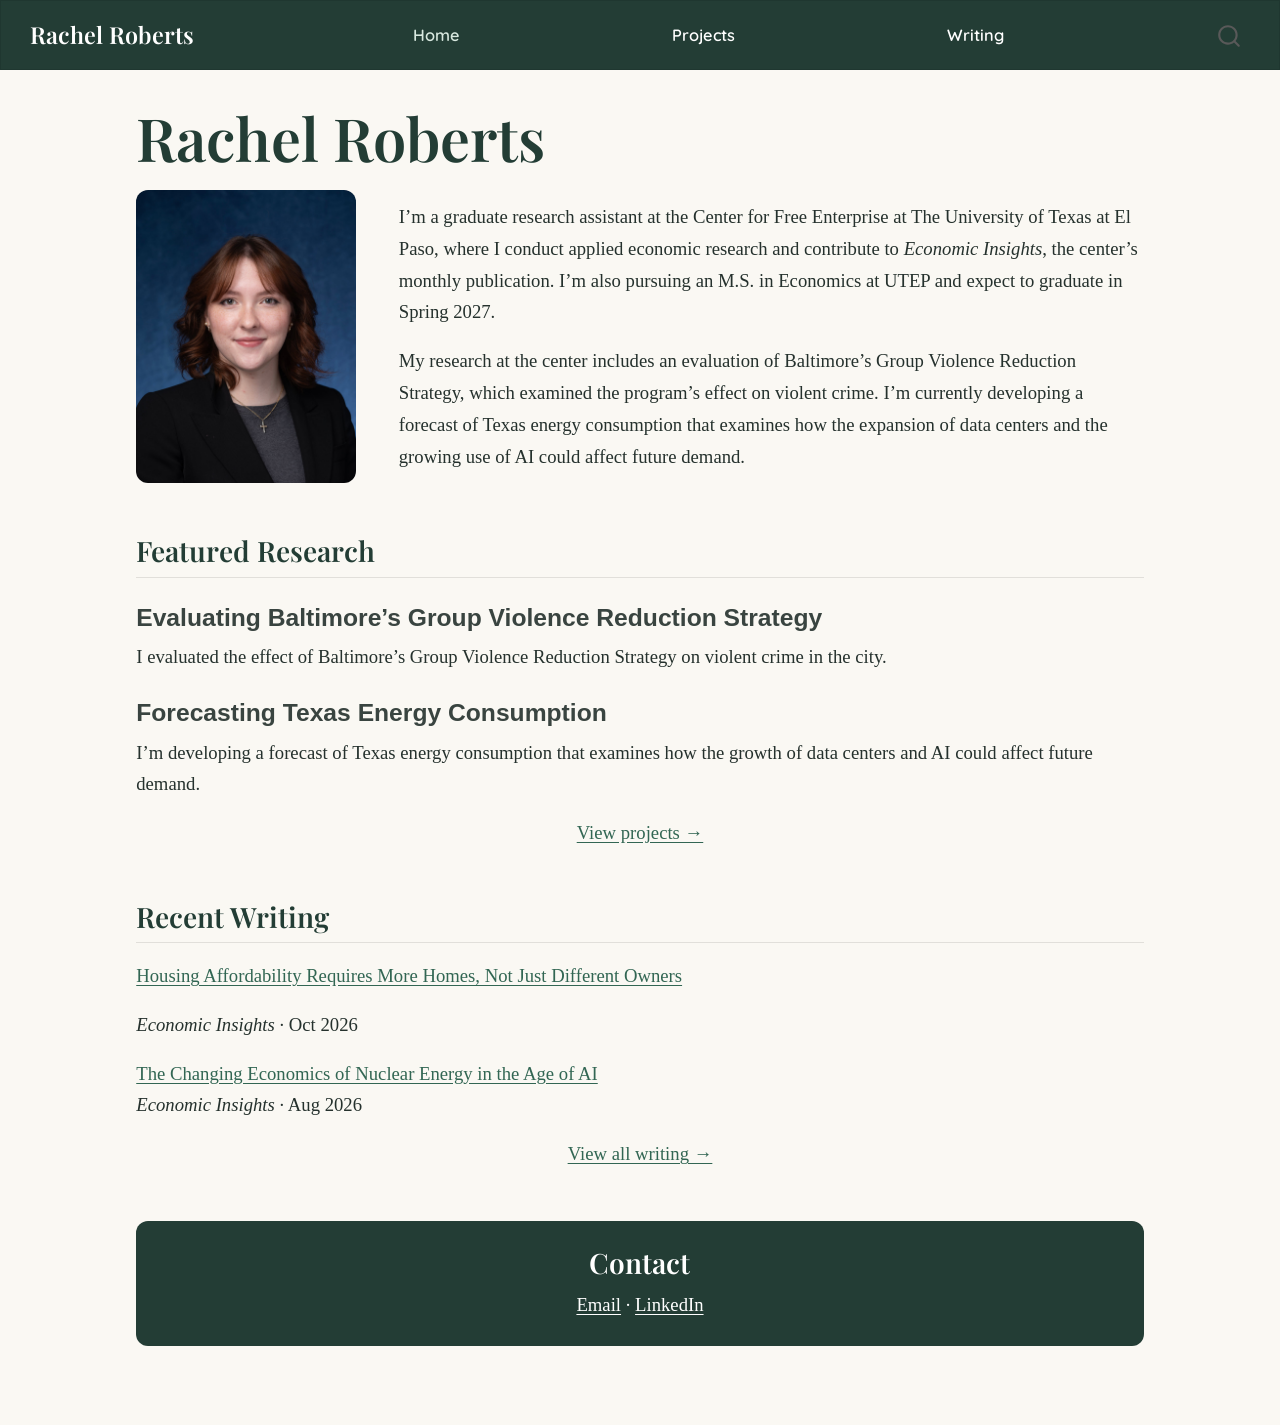
==== index.html @ 99345705 "Built site for gh-pages" ====
<!DOCTYPE html>
<html xmlns="http://www.w3.org/1999/xhtml" lang="en" xml:lang="en"><head>

<meta charset="utf-8">
<meta name="generator" content="quarto-1.10.18">

<meta name="viewport" content="width=device-width, initial-scale=1.0, user-scalable=yes">


<title>Rachel Roberts</title>
<style>
/* Default styles provided by pandoc.
** See https://pandoc.org/MANUAL.html#variables-for-html for config info.
*/
span.smallcaps{font-variant: small-caps;}
div.columns{display: flex; gap: 1.5em;}
div.column{flex: auto;}
@media screen {
div.columns{gap: min(4vw, 1.5em);}
div.column{overflow-x: auto;}
}
div.hanging-indent{margin-left: 1.5em; text-indent: -1.5em;}
ul.task-list{list-style: none;}
ul.task-list li input[type="checkbox"] {
  width: 0.8em;
  margin: 0 0.8em 0.2em -1em; /* quarto-specific, see https://github.com/quarto-dev/quarto-cli/issues/4556 */ 
  vertical-align: middle;
}
</style>


<script src="site_libs/quarto-nav/quarto-nav.js"></script>
<script src="site_libs/quarto-nav/headroom.min.js"></script>
<script src="site_libs/clipboard/clipboard.min.js"></script>
<script src="site_libs/quarto-search/autocomplete.umd.js"></script>
<script src="site_libs/quarto-search/fuse.min.js"></script>
<script src="site_libs/quarto-search/quarto-search.js"></script>
<meta name="quarto:offset" content="./">
<script src="site_libs/quarto-html/quarto.js" type="module"></script>
<script src="site_libs/quarto-html/tabsets/tabsets.js" type="module"></script>
<script src="site_libs/quarto-html/popper.min.js"></script>
<script src="site_libs/quarto-html/tippy.umd.min.js"></script>
<link href="site_libs/quarto-html/tippy.css" rel="stylesheet">
<link href="site_libs/quarto-html/quarto-syntax-highlighting-64a204ab8560d761af7679ceaba22944.css" rel="stylesheet" id="quarto-text-highlighting-styles">
<script src="site_libs/bootstrap/bootstrap.min.js"></script>
<link href="site_libs/bootstrap/bootstrap-icons.css" rel="stylesheet">
<link href="site_libs/bootstrap/bootstrap-e5f91ad3aecf1eb9d35c53ff38ad6c57.min.css" rel="stylesheet" append-hash="true" id="quarto-bootstrap" data-mode="light">
<script id="quarto-search-options" type="application/json">{
  "location": "navbar",
  "copy-button": false,
  "collapse-after": 3,
  "panel-placement": "end",
  "type": "overlay",
  "limit": 50,
  "keyboard-shortcut": [
    "f",
    "/",
    "s"
  ],
  "show-item-context": false,
  "language": {
    "search-no-results-text": "No results",
    "search-matching-documents-text": "matching documents",
    "search-copy-link-title": "Copy link to search",
    "search-hide-matches-text": "Hide additional matches",
    "search-more-match-text": "more match in this document",
    "search-more-matches-text": "more matches in this document",
    "search-clear-button-title": "Clear",
    "search-text-placeholder": "",
    "search-detached-cancel-button-title": "Cancel",
    "search-submit-button-title": "Submit",
    "search-label": "Search"
  }
}</script>


<link rel="stylesheet" href="styles.css">
</head>

<body class="nav-fixed quarto-light">

<div id="quarto-search-results"></div>
  <header id="quarto-header" class="headroom fixed-top">
    <nav class="navbar navbar-expand-lg " data-bs-theme="dark">
      <div class="navbar-container container-fluid">
      <div class="navbar-brand-container mx-auto">
    <a class="navbar-brand" href="./index.html">
    <span class="navbar-title">Rachel Roberts</span>
    </a>
  </div>
            <div id="quarto-search" class="" title="Search"></div>
          <button class="navbar-toggler" type="button" data-bs-toggle="collapse" data-bs-target="#navbarCollapse" aria-controls="navbarCollapse" role="menu" aria-expanded="false" aria-label="Toggle navigation" onclick="if (window.quartoToggleHeadroom) { window.quartoToggleHeadroom(); }">
  <span class="navbar-toggler-icon"></span>
</button>
          <div class="collapse navbar-collapse" id="navbarCollapse">
            <ul class="navbar-nav navbar-nav-scroll me-auto">
  <li class="nav-item">
    <a class="nav-link active" href="./index.html" aria-current="page"> 
<span class="menu-text">Home</span></a>
  </li>  
  <li class="nav-item">
    <a class="nav-link" href="./Projects.html"> 
<span class="menu-text">Projects</span></a>
  </li>  
  <li class="nav-item">
    <a class="nav-link" href="./Writing.html"> 
<span class="menu-text">Writing</span></a>
  </li>  
</ul>
          </div> <!-- /navcollapse -->
            <div class="quarto-navbar-tools">
</div>
      </div> <!-- /container-fluid -->
    </nav>
</header>
<!-- content -->
<div id="quarto-content" class="quarto-container page-columns page-rows-contents page-layout-full page-navbar">
<!-- sidebar -->
<!-- margin-sidebar -->
    
<!-- main -->
<main class="content column-page" id="quarto-document-content"><header id="title-block-header" class="quarto-title-block"><h1 class="title display-7">Rachel Roberts</h1></header>




<div class="home-intro">
<section id="rachel-roberts" class="level1 home-profile">

<p><img src="images/RachelRobertsHeadshot.jpg" class="img-fluid" alt="Professional headshot of Rachel Roberts" width="220"></p>
</section>
<div class="home-bio">
<p>I’m a graduate research assistant at the Center for Free Enterprise at The University of Texas at El Paso, where I conduct applied economic research and contribute to <em>Economic Insights</em>, the center’s monthly publication. I’m also pursuing an M.S. in Economics at UTEP and expect to graduate in Spring 2027.</p>
<p>My research at the center includes an evaluation of Baltimore’s Group Violence Reduction Strategy, which examined the program’s effect on violent crime. I’m currently developing a forecast of Texas energy consumption that examines how the expansion of data centers and the growing use of AI could affect future demand.</p>
</div>
</div>
<section id="featured-research" class="level2 featured-research">
<h2 data-anchor-id="featured-research">Featured Research</h2>
<section id="evaluating-baltimores-group-violence-reduction-strategy" class="level3">
<h3 data-anchor-id="evaluating-baltimores-group-violence-reduction-strategy">Evaluating Baltimore’s Group Violence Reduction Strategy</h3>
<p>I evaluated the effect of Baltimore’s Group Violence Reduction Strategy on violent crime in the city.</p>
</section>
<section id="forecasting-texas-energy-consumption" class="level3">
<h3 data-anchor-id="forecasting-texas-energy-consumption">Forecasting Texas Energy Consumption</h3>
<p>I’m developing a forecast of Texas energy consumption that examines how the growth of data centers and AI could affect future demand.</p>
<div style="text-align: center;">
<p><a href="./Projects.html">View projects →</a></p>
</div>
</section>
</section>
<section id="recent-writing" class="level2 recent-writing">
<h2 data-anchor-id="recent-writing">Recent Writing</h2>
<p><a href="https://c4fe.substack.com/p/housing-affordability-requires-more">Housing Affordability Requires More Homes, Not Just Different Owners</a></p>
<p><em>Economic Insights</em> · Oct 2026</p>
<p><a href="https://c4fe.substack.com/p/the-changing-economics-of-nuclear">The Changing Economics of Nuclear Energy in the Age of AI</a><br>
<em>Economic Insights</em> · Aug 2026</p>
<div style="text-align: center;">
<p><a href="./Writing.html">View all writing →</a></p>
</div>
</section>
<section id="contact" class="level2 contact-banner">
<h2 data-anchor-id="contact">Contact</h2>
<p><a href="mailto:rachelmroberts23@gmail.com">Email</a> · <a href="https://www.linkedin.com/in/rachel-roberts-86b67a217">LinkedIn</a></p>
</section>



</main> <!-- /main -->
<script id="quarto-html-after-body" type="application/javascript">
  window.document.addEventListener("DOMContentLoaded", function (event) {
    const isCodeAnnotation = (el) => {
      for (const clz of el.classList) {
        if (clz.startsWith('code-annotation-')) {                     
          return true;
        }
      }
      return false;
    }
    const onCopySuccess = function(e) {
      // button target
      const button = e.trigger;
      // don't keep focus
      button.blur();
      // flash "checked"
      button.classList.add('code-copy-button-checked');
      var currentTitle = button.getAttribute("title");
      button.setAttribute("title", "Copied!");
      let tooltip;
      if (window.bootstrap) {
        button.setAttribute("data-bs-toggle", "tooltip");
        button.setAttribute("data-bs-placement", "left");
        button.setAttribute("data-bs-title", "Copied!");
        tooltip = new bootstrap.Tooltip(button, 
          { trigger: "manual", 
            customClass: "code-copy-button-tooltip",
            offset: [0, -8]});
        tooltip.show();    
      }
      setTimeout(function() {
        if (tooltip) {
          tooltip.hide();
          button.removeAttribute("data-bs-title");
          button.removeAttribute("data-bs-toggle");
          button.removeAttribute("data-bs-placement");
        }
        button.setAttribute("title", currentTitle);
        button.classList.remove('code-copy-button-checked');
      }, 1000);
      // clear code selection
      e.clearSelection();
    }
    const getTextToCopy = function(trigger) {
      const outerScaffold = trigger.parentElement.cloneNode(true);
      const codeEl = outerScaffold.querySelector('code');
      for (const childEl of codeEl.children) {
        if (isCodeAnnotation(childEl)) {
          childEl.remove();
        }
      }
      return codeEl.innerText;
    }
    const clipboard = new window.ClipboardJS('.code-copy-button:not([data-in-quarto-modal])', {
      text: getTextToCopy
    });
    clipboard.on('success', onCopySuccess);
    if (window.document.getElementById('quarto-embedded-source-code-modal')) {
      const clipboardModal = new window.ClipboardJS('.code-copy-button[data-in-quarto-modal]', {
        text: getTextToCopy,
        container: window.document.getElementById('quarto-embedded-source-code-modal')
      });
      clipboardModal.on('success', onCopySuccess);
    }
      var localhostRegex = new RegExp(/^(?:http|https):\/\/localhost\:?[0-9]*\//);
      var mailtoRegex = new RegExp(/^mailto:/);
        var filterRegex = new RegExp('/' + window.location.host + '/');
      var isInternal = (href) => {
          return filterRegex.test(href) || localhostRegex.test(href) || mailtoRegex.test(href);
      }
      // Inspect non-navigation links and adorn them if external
     var links = window.document.querySelectorAll('a[href]:not(.nav-link):not(.navbar-brand):not(.toc-action):not(.sidebar-link):not(.sidebar-item-toggle):not(.pagination-link):not(.no-external):not([aria-hidden]):not(.dropdown-item):not(.quarto-navigation-tool):not(.about-link)');
      for (var i=0; i<links.length; i++) {
        const link = links[i];
        if (!isInternal(link.href)) {
          // undo the damage that might have been done by quarto-nav.js in the case of
          // links that we want to consider external
          if (link.dataset.originalHref !== undefined) {
            link.href = link.dataset.originalHref;
          }
        }
      }
    function tippyHover(el, contentFn, onTriggerFn, onUntriggerFn) {
      const config = {
        allowHTML: true,
        maxWidth: 500,
        delay: 100,
        arrow: false,
        appendTo: function(el) {
            return el.parentElement;
        },
        interactive: true,
        interactiveBorder: 10,
        theme: 'quarto',
        placement: 'bottom-start',
      };
      if (contentFn) {
        config.content = contentFn;
      }
      if (onTriggerFn) {
        config.onTrigger = onTriggerFn;
      }
      if (onUntriggerFn) {
        config.onUntrigger = onUntriggerFn;
      }
      window.tippy(el, config); 
    }
    const noterefs = window.document.querySelectorAll('a[role="doc-noteref"]');
    for (var i=0; i<noterefs.length; i++) {
      const ref = noterefs[i];
      tippyHover(ref, function() {
        // use id or data attribute instead here
        let href = ref.getAttribute('data-footnote-href') || ref.getAttribute('href');
        try { href = new URL(href).hash; } catch {}
        const id = href.replace(/^#\/?/, "");
        const note = window.document.getElementById(id);
        if (note) {
          return note.innerHTML;
        } else {
          return "";
        }
      });
    }
    const xrefs = window.document.querySelectorAll('a.quarto-xref');
    const processXRef = (id, note) => {
      // Strip column container classes
      const stripColumnClz = (el) => {
        el.classList.remove("page-full", "page-columns");
        if (el.children) {
          for (const child of el.children) {
            stripColumnClz(child);
          }
        }
      }
      stripColumnClz(note)
      if (id === null || id.startsWith('sec-')) {
        // Special case sections, only their first couple elements
        const container = document.createElement("div");
        if (note.children && note.children.length > 2) {
          container.appendChild(note.children[0].cloneNode(true));
          for (let i = 1; i < note.children.length; i++) {
            const child = note.children[i];
            if (child.tagName === "P" && child.innerText === "") {
              continue;
            } else {
              container.appendChild(child.cloneNode(true));
              break;
            }
          }
          if (window.Quarto?.typesetMath) {
            window.Quarto.typesetMath(container);
          }
          return container.innerHTML
        } else {
          if (window.Quarto?.typesetMath) {
            window.Quarto.typesetMath(note);
          }
          return note.innerHTML;
        }
      } else {
        // Remove any anchor links if they are present
        const anchorLink = note.querySelector('a.anchorjs-link');
        if (anchorLink) {
          anchorLink.remove();
        }
        if (window.Quarto?.typesetMath) {
          window.Quarto.typesetMath(note);
        }
        if (note.classList.contains("callout")) {
          return note.outerHTML;
        } else {
          return note.innerHTML;
        }
      }
    }
    for (var i=0; i<xrefs.length; i++) {
      const xref = xrefs[i];
      tippyHover(xref, undefined, function(instance) {
        instance.disable();
        let url = xref.getAttribute('href');
        let hash = undefined; 
        if (url.startsWith('#')) {
          hash = url;
        } else {
          try { hash = new URL(url).hash; } catch {}
        }
        if (hash) {
          const id = hash.replace(/^#\/?/, "");
          const note = window.document.getElementById(id);
          if (note !== null) {
            try {
              const html = processXRef(id, note.cloneNode(true));
              instance.setContent(html);
            } finally {
              instance.enable();
              instance.show();
            }
          } else {
            // See if we can fetch this
            fetch(url.split('#')[0])
            .then(res => res.text())
            .then(html => {
              const parser = new DOMParser();
              const htmlDoc = parser.parseFromString(html, "text/html");
              const note = htmlDoc.getElementById(id);
              if (note !== null) {
                const html = processXRef(id, note);
                instance.setContent(html);
              } 
            }).finally(() => {
              instance.enable();
              instance.show();
            });
          }
        } else {
          // See if we can fetch a full url (with no hash to target)
          // This is a special case and we should probably do some content thinning / targeting
          fetch(url)
          .then(res => res.text())
          .then(html => {
            const parser = new DOMParser();
            const htmlDoc = parser.parseFromString(html, "text/html");
            const note = htmlDoc.querySelector('main.content');
            if (note !== null) {
              // This should only happen for chapter cross references
              // (since there is no id in the URL)
              // remove the first header
              if (note.children.length > 0 && note.children[0].tagName === "HEADER") {
                note.children[0].remove();
              }
              const html = processXRef(null, note);
              instance.setContent(html);
            } 
          }).finally(() => {
            instance.enable();
            instance.show();
          });
        }
      }, function(instance) {
      });
    }
        let selectedAnnoteEl;
        const selectorForAnnotation = ( cell, annotation) => {
          let cellAttr = 'data-code-cell="' + cell + '"';
          let lineAttr = 'data-code-annotation="' +  annotation + '"';
          const selector = 'span[' + cellAttr + '][' + lineAttr + ']';
          return selector;
        }
        const selectCodeLines = (annoteEl) => {
          const doc = window.document;
          const targetCell = annoteEl.getAttribute("data-target-cell");
          const targetAnnotation = annoteEl.getAttribute("data-target-annotation");
          const annoteSpan = window.document.querySelector(selectorForAnnotation(targetCell, targetAnnotation));
          const lines = annoteSpan.getAttribute("data-code-lines").split(",");
          const lineIds = lines.map((line) => {
            return targetCell + "-" + line;
          })
          let top = null;
          let height = null;
          let parent = null;
          if (lineIds.length > 0) {
              //compute the position of the single el (top and bottom and make a div)
              const el = window.document.getElementById(lineIds[0]);
              top = el.offsetTop;
              height = el.offsetHeight;
              parent = el.parentElement.parentElement;
            if (lineIds.length > 1) {
              const lastEl = window.document.getElementById(lineIds[lineIds.length - 1]);
              const bottom = lastEl.offsetTop + lastEl.offsetHeight;
              height = bottom - top;
            }
            if (top !== null && height !== null && parent !== null) {
              // cook up a div (if necessary) and position it 
              let div = window.document.getElementById("code-annotation-line-highlight");
              if (div === null) {
                div = window.document.createElement("div");
                div.setAttribute("id", "code-annotation-line-highlight");
                div.style.position = 'absolute';
                parent.appendChild(div);
              }
              div.style.top = top - 2 + "px";
              div.style.height = height + 4 + "px";
              div.style.left = 0;
              let gutterDiv = window.document.getElementById("code-annotation-line-highlight-gutter");
              if (gutterDiv === null) {
                gutterDiv = window.document.createElement("div");
                gutterDiv.setAttribute("id", "code-annotation-line-highlight-gutter");
                gutterDiv.style.position = 'absolute';
                const codeCell = window.document.getElementById(targetCell);
                const gutter = codeCell.querySelector('.code-annotation-gutter');
                gutter.appendChild(gutterDiv);
              }
              gutterDiv.style.top = top - 2 + "px";
              gutterDiv.style.height = height + 4 + "px";
            }
            selectedAnnoteEl = annoteEl;
          }
        };
        const unselectCodeLines = () => {
          const elementsIds = ["code-annotation-line-highlight", "code-annotation-line-highlight-gutter"];
          elementsIds.forEach((elId) => {
            const div = window.document.getElementById(elId);
            if (div) {
              div.remove();
            }
          });
          selectedAnnoteEl = undefined;
        };
          // Handle positioning of the toggle
      window.addEventListener(
        "resize",
        throttle(() => {
          elRect = undefined;
          if (selectedAnnoteEl) {
            selectCodeLines(selectedAnnoteEl);
          }
        }, 10)
      );
      function throttle(fn, ms) {
      let throttle = false;
      let timer;
        return (...args) => {
          if(!throttle) { // first call gets through
              fn.apply(this, args);
              throttle = true;
          } else { // all the others get throttled
              if(timer) clearTimeout(timer); // cancel #2
              timer = setTimeout(() => {
                fn.apply(this, args);
                timer = throttle = false;
              }, ms);
          }
        };
      }
        // Attach click handler to the DT
        const annoteDls = window.document.querySelectorAll('dt[data-target-cell]');
        for (const annoteDlNode of annoteDls) {
          annoteDlNode.addEventListener('click', (event) => {
            const clickedEl = event.target;
            if (clickedEl !== selectedAnnoteEl) {
              unselectCodeLines();
              const activeEl = window.document.querySelector('dt[data-target-cell].code-annotation-active');
              if (activeEl) {
                activeEl.classList.remove('code-annotation-active');
              }
              selectCodeLines(clickedEl);
              clickedEl.classList.add('code-annotation-active');
            } else {
              // Unselect the line
              unselectCodeLines();
              clickedEl.classList.remove('code-annotation-active');
            }
          });
        }
    const findCites = (el) => {
      const parentEl = el.parentElement;
      if (parentEl) {
        const cites = parentEl.dataset.cites;
        if (cites) {
          return {
            el,
            cites: cites.split(' ')
          };
        } else {
          return findCites(el.parentElement)
        }
      } else {
        return undefined;
      }
    };
    var bibliorefs = window.document.querySelectorAll('a[role="doc-biblioref"]');
    for (var i=0; i<bibliorefs.length; i++) {
      const ref = bibliorefs[i];
      const citeInfo = findCites(ref);
      if (citeInfo) {
        tippyHover(citeInfo.el, function() {
          var popup = window.document.createElement('div');
          citeInfo.cites.forEach(function(cite) {
            var citeDiv = window.document.createElement('div');
            citeDiv.classList.add('hanging-indent');
            citeDiv.classList.add('csl-entry');
            var biblioDiv = window.document.getElementById('ref-' + cite);
            if (biblioDiv) {
              citeDiv.innerHTML = biblioDiv.innerHTML;
            }
            popup.appendChild(citeDiv);
          });
          return popup.innerHTML;
        });
      }
    }
  });
  </script>
</div> <!-- /content -->




</body></html>
---- site_libs/quarto-html/tippy.css ----
.tippy-box[data-animation=fade][data-state=hidden]{opacity:0}[data-tippy-root]{max-width:calc(100vw - 10px)}.tippy-box{position:relative;background-color:#333;color:#fff;border-radius:4px;font-size:14px;line-height:1.4;white-space:normal;outline:0;transition-property:transform,visibility,opacity}.tippy-box[data-placement^=top]>.tippy-arrow{bottom:0}.tippy-box[data-placement^=top]>.tippy-arrow:before{bottom:-7px;left:0;border-width:8px 8px 0;border-top-color:initial;transform-origin:center top}.tippy-box[data-placement^=bottom]>.tippy-arrow{top:0}.tippy-box[data-placement^=bottom]>.tippy-arrow:before{top:-7px;left:0;border-width:0 8px 8px;border-bottom-color:initial;transform-origin:center bottom}.tippy-box[data-placement^=left]>.tippy-arrow{right:0}.tippy-box[data-placement^=left]>.tippy-arrow:before{border-width:8px 0 8px 8px;border-left-color:initial;right:-7px;transform-origin:center left}.tippy-box[data-placement^=right]>.tippy-arrow{left:0}.tippy-box[data-placement^=right]>.tippy-arrow:before{left:-7px;border-width:8px 8px 8px 0;border-right-color:initial;transform-origin:center right}.tippy-box[data-inertia][data-state=visible]{transition-timing-function:cubic-bezier(.54,1.5,.38,1.11)}.tippy-arrow{width:16px;height:16px;color:#333}.tippy-arrow:before{content:"";position:absolute;border-color:transparent;border-style:solid}.tippy-content{position:relative;padding:5px 9px;z-index:1}
---- site_libs/quarto-html/quarto-syntax-highlighting-64a204ab8560d761af7679ceaba22944.css ----
/* quarto syntax highlight colors */
:root {
  --quarto-hl-ot-color: #003B4F;
  --quarto-hl-at-color: #657422;
  --quarto-hl-ss-color: #20794D;
  --quarto-hl-an-color: #5E5E5E;
  --quarto-hl-fu-color: #4758AB;
  --quarto-hl-st-color: #20794D;
  --quarto-hl-cf-color: #003B4F;
  --quarto-hl-op-color: #5E5E5E;
  --quarto-hl-er-color: #AD0000;
  --quarto-hl-bn-color: #AD0000;
  --quarto-hl-al-color: #AD0000;
  --quarto-hl-va-color: #111111;
  --quarto-hl-bu-color: inherit;
  --quarto-hl-ex-color: inherit;
  --quarto-hl-pp-color: #AD0000;
  --quarto-hl-in-color: #5E5E5E;
  --quarto-hl-vs-color: #20794D;
  --quarto-hl-wa-color: #5E5E5E;
  --quarto-hl-do-color: #5E5E5E;
  --quarto-hl-im-color: #00769E;
  --quarto-hl-ch-color: #20794D;
  --quarto-hl-dt-color: #AD0000;
  --quarto-hl-fl-color: #AD0000;
  --quarto-hl-co-color: #5E5E5E;
  --quarto-hl-cv-color: #5E5E5E;
  --quarto-hl-cn-color: #8f5902;
  --quarto-hl-sc-color: #5E5E5E;
  --quarto-hl-dv-color: #AD0000;
  --quarto-hl-kw-color: #003B4F;
}

/* other quarto variables */
:root {
  --quarto-font-monospace: SFMono-Regular, Menlo, Monaco, Consolas, "Liberation Mono", "Courier New", monospace;
}

/* syntax highlight based on Pandoc's rules */
pre > code.sourceCode > span {
  color: #003B4F;
}

code.sourceCode > span {
  color: #003B4F;
}

div.sourceCode,
div.sourceCode pre.sourceCode {
  color: #003B4F;
}

/* Normal */
code span {
  color: #003B4F;
}

/* Alert */
code span.al {
  color: #AD0000;
  font-style: inherit;
}

/* Annotation */
code span.an {
  color: #5E5E5E;
  font-style: inherit;
}

/* Attribute */
code span.at {
  color: #657422;
  font-style: inherit;
}

/* BaseN */
code span.bn {
  color: #AD0000;
  font-style: inherit;
}

/* BuiltIn */
code span.bu {
  font-style: inherit;
}

/* ControlFlow */
code span.cf {
  color: #003B4F;
  font-weight: bold;
  font-style: inherit;
}

/* Char */
code span.ch {
  color: #20794D;
  font-style: inherit;
}

/* Constant */
code span.cn {
  color: #8f5902;
  font-style: inherit;
}

/* Comment */
code span.co {
  color: #5E5E5E;
  font-style: inherit;
}

/* CommentVar */
code span.cv {
  color: #5E5E5E;
  font-style: italic;
}

/* Documentation */
code span.do {
  color: #5E5E5E;
  font-style: italic;
}

/* DataType */
code span.dt {
  color: #AD0000;
  font-style: inherit;
}

/* DecVal */
code span.dv {
  color: #AD0000;
  font-style: inherit;
}

/* Error */
code span.er {
  color: #AD0000;
  font-style: inherit;
}

/* Extension */
code span.ex {
  font-style: inherit;
}

/* Float */
code span.fl {
  color: #AD0000;
  font-style: inherit;
}

/* Function */
code span.fu {
  color: #4758AB;
  font-style: inherit;
}

/* Import */
code span.im {
  color: #00769E;
  font-style: inherit;
}

/* Information */
code span.in {
  color: #5E5E5E;
  font-style: inherit;
}

/* Keyword */
code span.kw {
  color: #003B4F;
  font-weight: bold;
  font-style: inherit;
}

/* Operator */
code span.op {
  color: #5E5E5E;
  font-style: inherit;
}

/* Other */
code span.ot {
  color: #003B4F;
  font-style: inherit;
}

/* Preprocessor */
code span.pp {
  color: #AD0000;
  font-style: inherit;
}

/* SpecialChar */
code span.sc {
  color: #5E5E5E;
  font-style: inherit;
}

/* SpecialString */
code span.ss {
  color: #20794D;
  font-style: inherit;
}

/* String */
code span.st {
  color: #20794D;
  font-style: inherit;
}

/* Variable */
code span.va {
  color: #111111;
  font-style: inherit;
}

/* VerbatimString */
code span.vs {
  color: #20794D;
  font-style: inherit;
}

/* Warning */
code span.wa {
  color: #5E5E5E;
  font-style: italic;
}

.prevent-inlining {
  content: "</";
}

/*# sourceMappingURL=9d8d5bb603a83b8298b89080a598c93b.css.map */
---- styles.css ----
@import url("https://fonts.googleapis.com/css2?family=DM+Sans:wght@400;500;600&family=Playfair+Display:wght@600;700&display=swap");
@import url("https://fonts.googleapis.com/css2?family=Quicksand:wght@600&display=swap");

:root {
  --page-color: #faf8f3;
  --nav-color: #233d35;
  --text-color: #25312d;
  --link-color: #326653;
}

body {
  background-color: var(--page-color);
  color: var(--text-color);
  font-family: "Segoe UI", sans-serif;
  line-height: 1.7;
}

.navbar {
  background-color: var(--nav-color);
}

.navbar .navbar-brand,
.navbar .nav-link {
  color: #ffffff;
}

.navbar .nav-link:hover,
.navbar .nav-link.active {
  color: #d8e8df;
}

main h1 {
  color: var(--nav-color);
  font-family: Georgia, serif;;
  font-size: clamp(2rem, 5vw, 3.5rem);
}

main a {
  color: var(--link-color);
}

main img[src$="RachelRobertsHeadshot.jpg"] {
  border-radius: 12px;
}
.navbar .navbar-brand,
main h1 {
  font-family: "Playfair Display", Georgia, serif;
  font-weight: 600;
}

.navbar .nav-link {
  font-family: "Quicksand", "Segoe UI", sans-serif;
  font-weight: 600;
}

.contact-banner {
  margin-top: 3rem;
  padding: 1.5rem;
  border-radius: 12px;
  background-color: var(--nav-color);
  color: white;
  text-align: center;
}

.contact-banner h2 {
  margin: 0 0 0.5rem;
  padding: 0;
  border-bottom: 0;
  color: inherit;
  font-family: "Playfair Display", Georgia, serif;
}

.contact-banner p {
  margin: 0;
}

.contact-banner a {
  color: inherit;
  text-decoration: underline;
}

.articles-list {
  margin-top: 2rem;
  border-top: 1px solid #d8ddd7;
}

.articles-list .article-row {
  display: grid;
  grid-template-columns: 7rem minmax(0, 1fr) auto;
  gap: 1rem;
  align-items: start;
  padding: 1.4rem 0.5rem;
  border-bottom: 1px solid #d8ddd7;
  color: var(--nav-color);
  text-decoration: none;
  font-family: "DM Sans", "Segoe UI", sans-serif;
}

.article-date {
  font-size: 0.95rem;
  font-weight: 500;
}

.article-title {
  display: block;
  font-family: "Playfair Display", Georgia, serif;
  font-size: 1.35rem;
  line-height: 1.35;
}

.article-publication {
  display: block;
  margin-top: 0.35rem;
  font-size: 0.8rem;
  font-weight: 600;
  letter-spacing: 0.06em;
  text-transform: uppercase;
}

.articles-list .article-row:hover,
.articles-list .article-row:focus-visible {
  background-color: #edf1ec;
}

.article-row:hover .article-title,
.article-row:focus-visible .article-title {
  text-decoration: underline;
}

@media (max-width: 600px) {
  .articles-list .article-row {
    grid-template-columns: minmax(0, 1fr) auto;
    gap: 0.35rem 1rem;
  }

  .article-date {
    grid-column: 1 / -1;
    font-size: 0.85rem;
  }

  .article-date:empty {
    display: none;
  }
}

.home-intro {
  display: grid;
  grid-template-columns: max-content minmax(0, 1fr);
  align-items: center;
  gap: 2.5rem;
}

.home-profile {
  text-align: center;
}

.home-profile h1 {
  margin: 0 0 1rem;
  font-size: clamp(1.9rem, 4vw, 2.6rem);
}

.home-profile p,
.home-bio p:last-child {
  margin-bottom: 0;
}

@media (max-width: 650px) {
  .home-intro {
    grid-template-columns: minmax(0, 1fr);
    gap: 1.5rem;
  }
}

body:has(.home-intro) main#quarto-document-content {
  width: 100%;
  max-width: 1050px;
  margin-inline: auto;
  padding-inline: 1.25rem;
}

.featured-research {
  margin-top: 3rem;
}

.featured-research h2 {
  color: var(--nav-color);
  font-family: "Playfair Display", Georgia, serif;
}

.recent-writing {
  margin-top: 3rem;
}

.recent-writing h2 {
  color: var(--nav-color);
  font-family: "Playfair Display", Georgia, serif;
}

@media (min-width: 992px) {
  .navbar .navbar-nav {
    flex: 1;
    justify-content: space-evenly;
  }
}
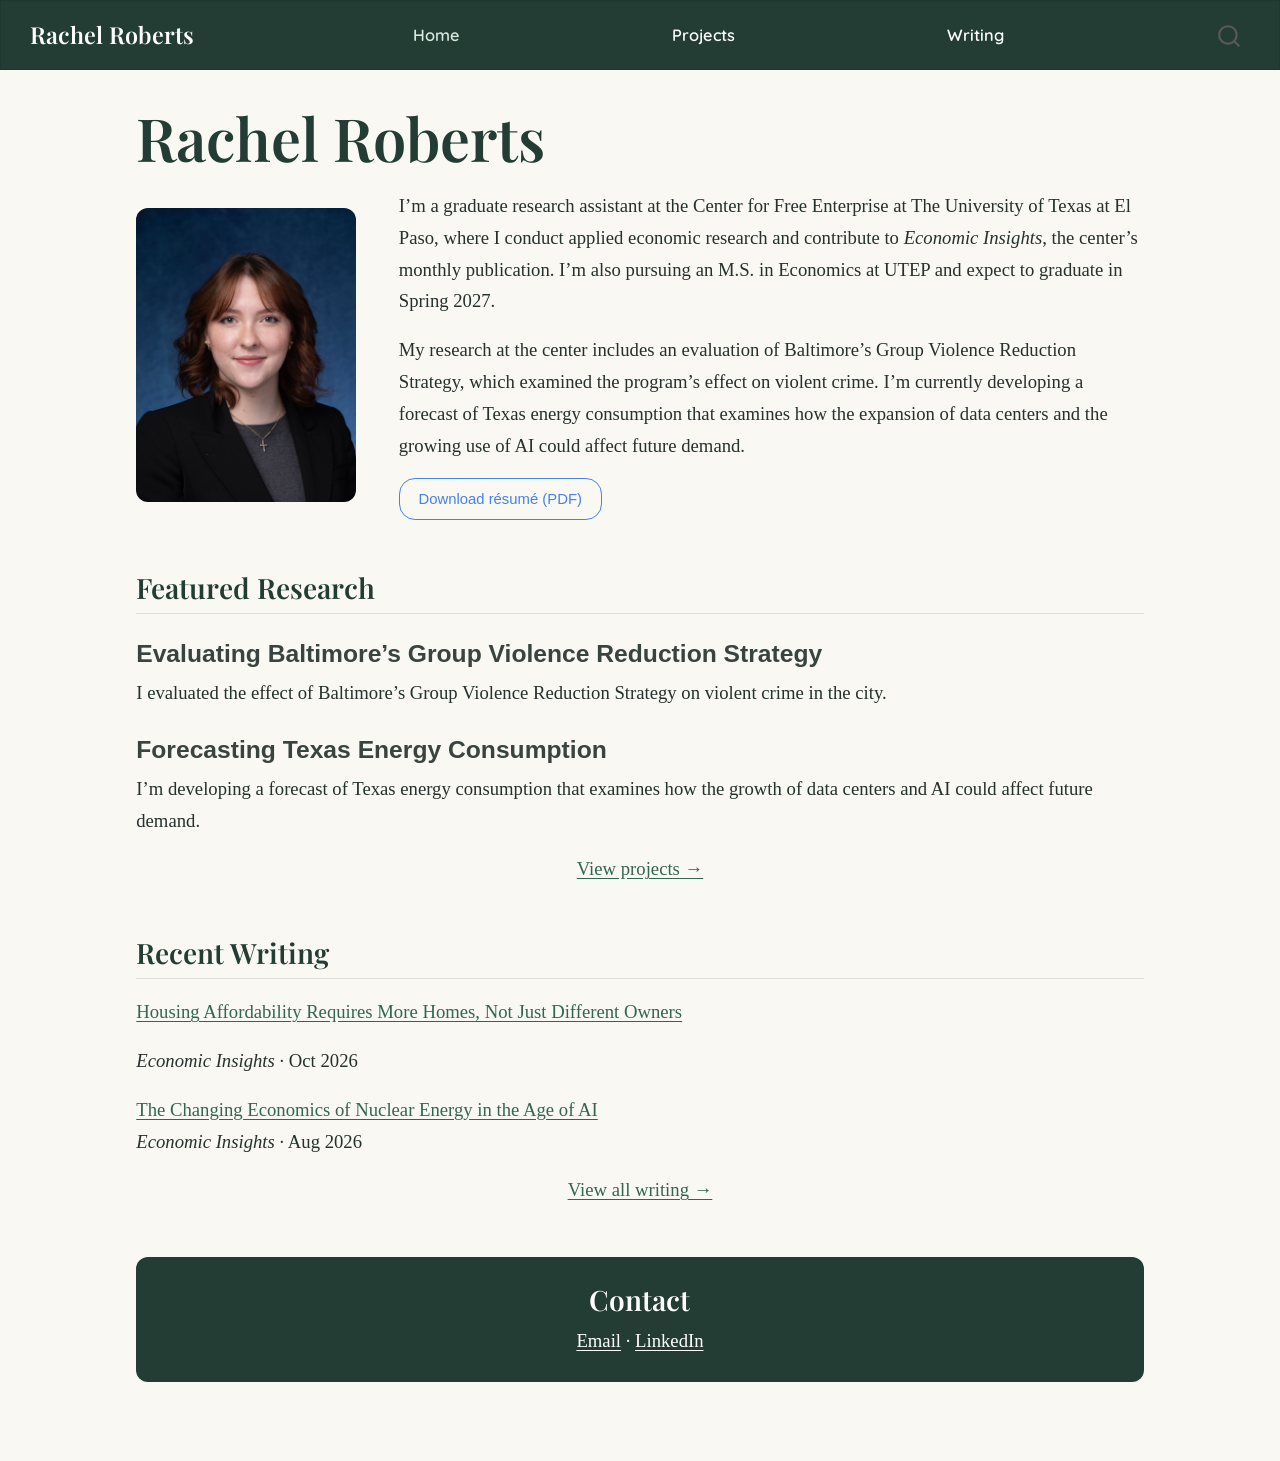
==== commit 480eacd3: "Built site for gh-pages" ====
--- a/index.html
+++ b/index.html
@@ -132,6 +132,7 @@
 <div class="home-bio">
 <p>I’m a graduate research assistant at the Center for Free Enterprise at The University of Texas at El Paso, where I conduct applied economic research and contribute to <em>Economic Insights</em>, the center’s monthly publication. I’m also pursuing an M.S. in Economics at UTEP and expect to graduate in Spring 2027.</p>
 <p>My research at the center includes an evaluation of Baltimore’s Group Violence Reduction Strategy, which examined the program’s effect on violent crime. I’m currently developing a forecast of Texas energy consumption that examines how the expansion of data centers and the growing use of AI could affect future demand.</p>
+<p><a href="Rachel Roberts Resume.pdf" class="btn btn-outline-primary">Download résumé (PDF)</a></p>
 </div>
 </div>
 <section id="featured-research" class="level2 featured-research">
@@ -232,7 +233,7 @@
     }
       var localhostRegex = new RegExp(/^(?:http|https):\/\/localhost\:?[0-9]*\//);
       var mailtoRegex = new RegExp(/^mailto:/);
-        var filterRegex = new RegExp('/' + window.location.host + '/');
+        var filterRegex = new RegExp("https:\/\/rachelmroberts\.github\.io\/");
       var isInternal = (href) => {
           return filterRegex.test(href) || localhostRegex.test(href) || mailtoRegex.test(href);
       }
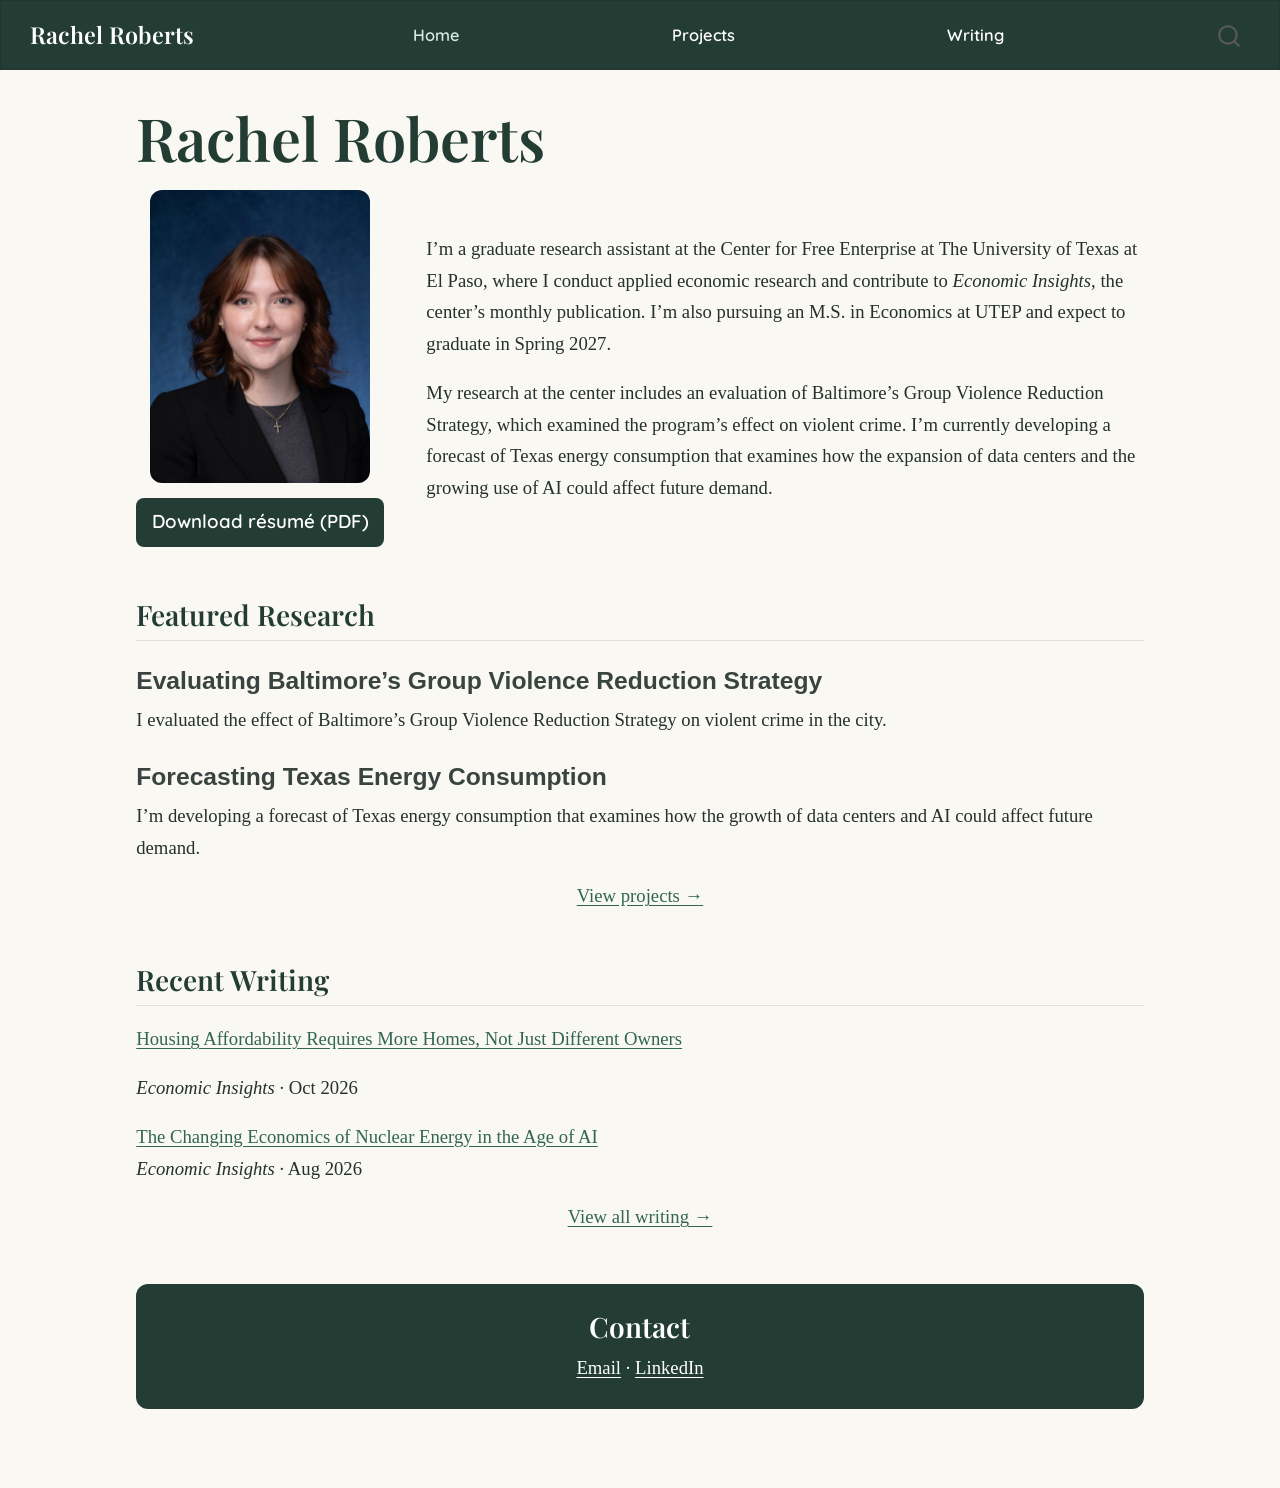
==== commit b2de9458: "Built site for gh-pages" ====
--- a/index.html
+++ b/index.html
@@ -128,11 +128,11 @@
 <section id="rachel-roberts" class="level1 home-profile">
 
 <p><img src="images/RachelRobertsHeadshot.jpg" class="img-fluid" alt="Professional headshot of Rachel Roberts" width="220"></p>
+<p><a href="Rachel Roberts Resume.pdf" class="resume-button">Download résumé (PDF)</a></p>
 </section>
 <div class="home-bio">
 <p>I’m a graduate research assistant at the Center for Free Enterprise at The University of Texas at El Paso, where I conduct applied economic research and contribute to <em>Economic Insights</em>, the center’s monthly publication. I’m also pursuing an M.S. in Economics at UTEP and expect to graduate in Spring 2027.</p>
 <p>My research at the center includes an evaluation of Baltimore’s Group Violence Reduction Strategy, which examined the program’s effect on violent crime. I’m currently developing a forecast of Texas energy consumption that examines how the expansion of data centers and the growing use of AI could affect future demand.</p>
-<p><a href="Rachel Roberts Resume.pdf" class="btn btn-outline-primary">Download résumé (PDF)</a></p>
 </div>
 </div>
 <section id="featured-research" class="level2 featured-research">
--- a/styles.css
+++ b/styles.css
@@ -201,4 +201,22 @@
     flex: 1;
     justify-content: space-evenly;
   }
+}
+
+
+.home-profile .resume-button {
+  display: inline-block;
+  margin-top: 0.85rem;
+  padding: 0.5rem 0.9rem;
+  border-radius: 8px;
+  background-color: var(--nav-color);
+  color: white;
+  font-family: "Quicksand", "Segoe UI", sans-serif;
+  font-weight: 600;
+  text-decoration: none;
+}
+
+.home-profile .resume-button:hover,
+.home-profile .resume-button:focus-visible {
+  text-decoration: underline;
 }
